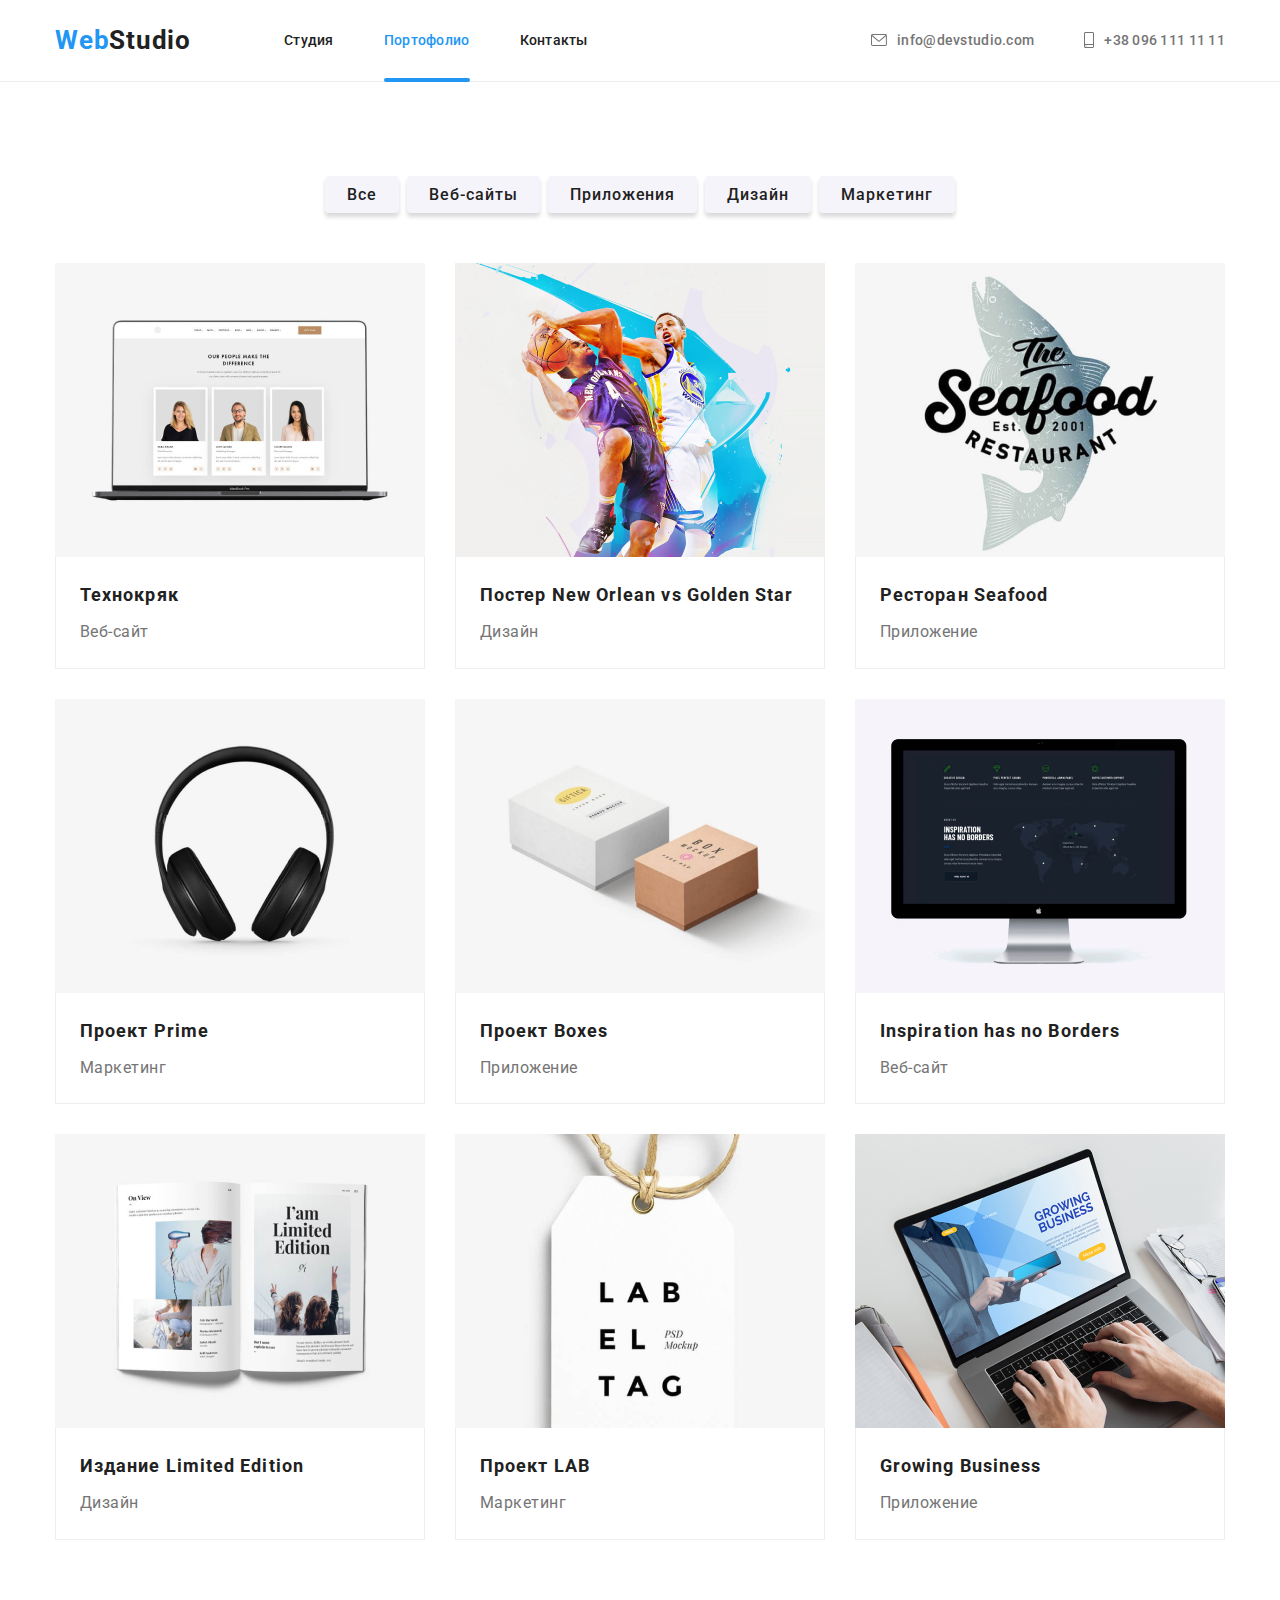
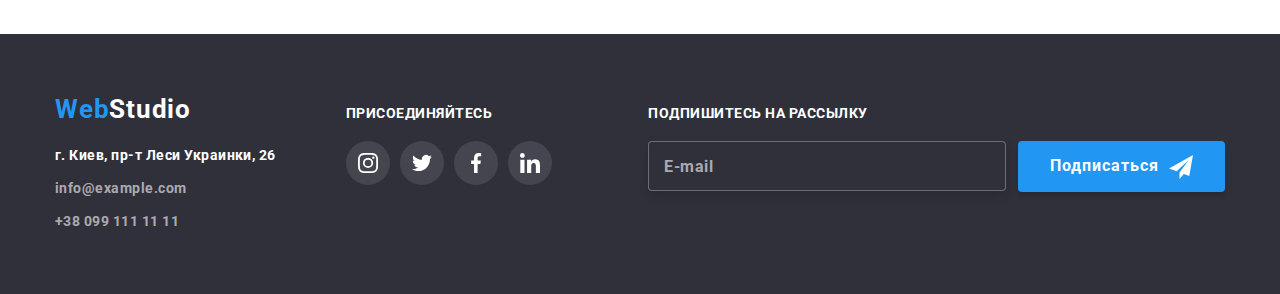
==== portfolio.html @ f10117a3 "sass" ====
<!DOCTYPE html>
<html lang="ru">
  <head>
    <meta charset="UTF-8" />
    <meta name="viewport" content="width=device-width, initial-scale=1.0" />
    <title>Портфолио</title>
    <link rel="preconnect" href="https://fonts.gstatic.com" />
    <link
      href="https://fonts.googleapis.com/css2?family=Raleway:wght@700&family=Roboto:wght@400;500;700;900&display=swap"
      rel="stylesheet"
    />
    <!-- нормализатор  modern-normalize по умолчанию задан глобальный border-box -->
    <link
      rel="stylesheet"
      href="https://cdnjs.cloudflare.com/ajax/libs/modern-normalize/1.0.0/modern-normalize.min.css"
    />
   <link rel="stylesheet" href="./css/main.min.css" />
  </head>

  <body>
    <!-- шапка -->
    <header class="header">
      <div class="container header__container">
        <nav class="header__navigation">
          <a href="index.html" lang="en" class="logo header__logo"
            ><span class="logo-decor">Web</span>Studio</a
          >
          <ul class="header__nav-list">
            <li class="header__nav-list-item">
              <a class="header__nav-link" href="index.html">Студия</a>
            </li>
            <li class="header__nav-list-item">
              <a class="header__nav-link header__nav-link--current" href="#">Портофолио</a>
            </li>
            <li class="header__nav-list-item">
              <a class="header__nav-link" href="#">Контакты</a>
            </li>
          </ul>
        </nav>
        <ul class="header__contacts">
          <li class="header__contacts-item">
            <a class="header__contact" href="mailto:info@devstudio.com">
              <svg class="header__contact-tel" width="16" height="12">
                <use href="./images/svg/icon-sprite.svg#icon-envelope"></use>
              </svg>
              info@devstudio.com
            </a>
          </li>
          <li class="header__contacts-item">
            <a class="header__contact" href="tel:+380961111111">
              <svg class="header__contact-tel" width="10" height="16">
                <use href="./images/svg/icon-sprite.svg#icon-smartphone"></use>
              </svg>
              +38 096 111 11 11
            </a>
          </li>
        </ul>
      </div>
    </header>

    <main>
      <!-- портфолио -->
      <section class="portfolio">
        <div class="portfolio__container container">
          <div class="visually-hidden">
            <h1>Портфолио WebStudio</h1>
          </div>

          <ul class="portfolio__list-filter">
            <li class="portfolio__list-filter-item">
              <button class="button portfolio__filter-link">Все</button>
            </li>
            <li class="portfolio__list-filter-item">
              <button class="button portfolio__filter-link">Веб-сайты</button>
            </li>
            <li class="portfolio__list-filter-item">
              <button class="button portfolio__filter-link">Приложения</button>
            </li>
            <li class="portfolio__list-filter-item">
              <button class="button portfolio__filter-link">Дизайн</button>
            </li>
            <li class="portfolio__list-filter-item">
              <button class="button portfolio__filter-link">Маркетинг</button>
            </li>
          </ul>

          <ul class="portfolio__progect-list">
            <li class="portfolio__progect">
              <a href="#">
                <div class="portfolio__thumb">
                  <img
                    class="portfolio__img"
                    src="./images/portfolio/technocryk.jpg"
                    alt="ноутбук"
                    width="370"
                  />
                  <div class="portfolio__overflay-card">
                    <p class="portfolio__overflay-card-text">
                      Технокряк это современная площадка распространения
                      коронавируса. Компании используют эту платформу для
                      цифрового шпионажа и атак на защищённые сервера
                      конкурентов.
                    </p>
                  </div>
                </div>
                <div class="portfolio__name-progect">
                  <h2 class="portfolio__title">Технокряк</h2>
                  <p class="portfolio__title-subtext">Веб-сайт</p>
                </div>
              </a>
            </li>
            <li class="portfolio__progect">
              <a href="#"
                ><div class="portfolio__thumb">
                  <img
                    class="portfolio__img"
                    src="./images/portfolio/poster_n.o_vs_g.s.jpg"
                    alt="игроки"
                    width="370"
                  />
                  <div class="portfolio__overflay-card">
                    <p class="portfolio__overflay-card-text">
                      Технокряк это современная площадка распространения
                      коронавируса. Компании используют эту платформу для
                      цифрового шпионажа и атак на защищённые сервера
                      конкурентов.
                    </p>
                  </div>
                </div>
                <div class="portfolio__name-progect">
                  <h2 class="portfolio__title">
                    Постер New Orlean vs Golden Star
                  </h2>
                  <p class="portfolio__title-subtext">Дизайн</p>
                </div>
              </a>
            </li>
            <li class="portfolio__progect">
              <a href="#"
                ><div class="portfolio__thumb">
                  <img
                    class="portfolio__img"
                    src="./images/portfolio/seafood.jpg"
                    alt="лого ресторана"
                    width="370"
                  />
                  <div class="portfolio__overflay-card">
                    <p class="portfolio__overflay-card-text">
                      Технокряк это современная площадка распространения
                      коронавируса. Компании используют эту платформу для
                      цифрового шпионажа и атак на защищённые сервера
                      конкурентов.
                    </p>
                  </div>
                </div>
                <div class="portfolio__name-progect">
                  <h2 class="portfolio__title">Ресторан Seafood</h2>
                  <p class="portfolio__title-subtext">Приложение</p>
                </div>
              </a>
            </li>
            <li class="portfolio__progect">
              <a href="#"
                ><div class="portfolio__thumb">
                  <img
                    class="portfolio__img"
                    src="./images/portfolio/project_prime.jpg"
                    alt="наушники"
                    width="370"
                  />
                  <div class="portfolio__overflay-card">
                    <p class="portfolio__overflay-card-text">
                      Технокряк это современная площадка распространения
                      коронавируса. Компании используют эту платформу для
                      цифрового шпионажа и атак на защищённые сервера
                      конкурентов.
                    </p>
                  </div>
                </div>
                <div class="portfolio__name-progect">
                  <h2 class="portfolio__title">Проект Prime</h2>
                  <p class="portfolio__title-subtext">Маркетинг</p>
                </div>
              </a>
            </li>
            <li class="portfolio__progect">
              <a href="#"
                ><div class="portfolio__thumb">
                  <img
                    class="portfolio__img"
                    src="./images/portfolio/project_boxer.jpg"
                    alt="коробки"
                    width="370"
                  />
                  <div class="portfolio__overflay-card">
                    <p class="portfolio__overflay-card-text">
                      Технокряк это современная площадка распространения
                      коронавируса. Компании используют эту платформу для
                      цифрового шпионажа и атак на защищённые сервера
                      конкурентов.
                    </p>
                  </div>
                </div>
                <div class="portfolio__name-progect">
                  <h2 class="portfolio__title">Проект Boxes</h2>
                  <p class="portfolio__title-subtext">Приложение</p>
                </div>
              </a>
            </li>
            <li class="portfolio__progect">
              <a href="#"
                ><div class="portfolio__thumb">
                  <img
                    class="portfolio__img"
                    src="./images/portfolio/inspiration_has_no_borders.jpg"
                    alt="монитор"
                    width="370"
                  />
                  <div class="portfolio__overflay-card">
                    <p class="portfolio__overflay-card-text">
                      Технокряк это современная площадка распространения
                      коронавируса. Компании используют эту платформу для
                      цифрового шпионажа и атак на защищённые сервера
                      конкурентов.
                    </p>
                  </div>
                </div>
                <div class="portfolio__name-progect">
                  <h2 class="portfolio__title">Inspiration has no Borders</h2>
                  <p class="portfolio__title-subtext">Веб-сайт</p>
                </div>
              </a>
            </li>

            <li class="portfolio__progect">
              <a href="#"
                ><div class="portfolio__thumb">
                  <img
                    class="portfolio__img"
                    src="./images/portfolio/edition_limited_edition.jpg"
                    alt="книга"
                    width="370"
                  />
                  <div class="portfolio__overflay-card">
                    <p class="portfolio__overflay-card-text">
                      Технокряк это современная площадка распространения
                      коронавируса. Компании используют эту платформу для
                      цифрового шпионажа и атак на защищённые сервера
                      конкурентов.
                    </p>
                  </div>
                </div>
                <div class="portfolio__name-progect">
                  <h2 class="portfolio__title">Издание Limited Edition</h2>
                  <p class="portfolio__title-subtext">Дизайн</p>
                </div>
              </a>
            </li>

            <li class="portfolio__progect">
              <a href="#">
                <div class="portfolio__thumb">
                  <img
                    class="portfolio__img"
                    src="./images/portfolio/project_lab.jpg"
                    alt="бирка"
                    width="370"
                  />
                  <div class="portfolio__overflay-card">
                    <p class="portfolio__overflay-card-text">
                      Технокряк это современная площадка распространения
                      коронавируса. Компании используют эту платформу для
                      цифрового шпионажа и атак на защищённые сервера
                      конкурентов.
                    </p>
                  </div>
                </div>
                <div class="portfolio__name-progect">
                  <h2 class="portfolio__title">Проект LAB</h2>
                  <p class="portfolio__title-subtext">Маркетинг</p>
                </div>
              </a>
            </li>

            <li class="portfolio__progect">
              <a href="#">
                <div class="portfolio__thumb">
                  <img
                    class="portfolio__img"
                    src="./images/portfolio/growing_business.jpg"
                    alt="нотбук"
                    width="370"
                  />
                  <div class="portfolio__overflay-card">
                    <p class="portfolio__overflay-card-text">
                      Технокряк это современная площадка распространения
                      коронавируса. Компании используют эту платформу для
                      цифрового шпионажа и атак на защищённые сервера
                      конкурентов.
                    </p>
                  </div>
                </div>
                <div class="portfolio__name-progect">
                  <h2 class="portfolio__title">Growing Business</h2>
                  <p class="portfolio__title-subtext">Приложение</p>
                </div>
              </a>
            </li>
          </ul>
          
        </div>
      </section>
    </main>
    <!-- подвал -->
    <footer class="footer">
      <div class="footer__container container">

        <div class="footer__address">
          <a href="#" lang="en" class="logo footer__logo "
          ><span class="logo-decor">Web</span>Studio</a>
          <address>
            <p class="footer__text-address">г. Киев, пр-т Леси Украинки, 26</p>
            <ul class="footer__contacts">
              <li class="footer__item">
                <a class="footer__contact" href="mailto:info@example.com"
                  >info@example.com</a
                >
              </li>
              <li class="footer__item">
                <a class="footer__contact" href="tel:+380991111111"
                  >+38 099 111 11 11</a
                >
              </li>
            </ul>
          </address>
        </div>

        <div class="footer__social-links">
          <p class="footer__subscribe">присоединяйтесь</p>
          <ul class="footer__links">
            <li class="footer__links-item">
              <a class="icon-link footer__icon-social-link" href="#">
                <svg class="icon-link__image footer__icon-social" width="20" height="20">
                  <use href="./images/svg/icon-sprite.svg#icon-instagram"></use>
                </svg>
              </a>
            </li>
            <li class="footer__links-item">
              <a class="icon-link footer__icon-social-link" href="#">
                <svg class="icon-link__image footer__icon-social" width="20" height="20">
                  <use href="./images/svg/icon-sprite.svg#icon-twitter"></use>
                </svg>
              </a>
            </li>
            <li class="footer__links-item">
              <a class="icon-link footer__icon-social-link" href="#">
                <svg class="icon-link__image footer__icon-social" width="20" height="20">
                  <use href="./images/svg/icon-sprite.svg#icon-facebook"></use>
                </svg>
              </a>
            </li>
            <li class="footer__links-item">
              <a class="icon-link footer__icon-social-link" href="#">
                <svg class="icon-link__image footer__icon-social" width="20" height="20">
                  <use href="./images/svg/icon-sprite.svg#icon-linkedin"></use>
                </svg>
              </a>
            </li>
          </ul>
        </div>

        <div class="footer__subscribe-newsletter">
          <p class="footer__subscribe">Подпишитесь на рассылку</p>

          <form class="footer__form" autocomplete="off">

            <label class="footer__form-field">
              <input type="email" class="footer__form-input" name="email" placeholder=" " />
              <span class="footer__form-label">E-mail</span>
            </label>
            
            <button type="submit" class="button footer__subscribe-btn">Подписаться
              <svg  class="footer__telegram-icon" width="24" height="24">
                <use href="./images/svg/icon-sprite.svg#icon-telegram"></use>
              </svg>
            </button>
          </form>

        </div>

      </div>
    </footer>
  </body>
</html>
---- css/main.min.css ----
body{font-family:"roboto",sans-serif;font-weight:700;font-style:normal;letter-spacing:.03em}section{padding:94px 0}address{font-style:normal}button{font-family:inherit;border-radius:4px;letter-spacing:0.06em;cursor:pointer;border:none}button,button:active,button:focus{outline:none}*{text-decoration:none;margin:0;padding:0;border:none}h2,h3{font-weight:700;color:#212121;letter-spacing:0.06em}a{text-decoration:none}p{color:#757575}ul,ol{list-style-type:none}img{display:block;width:100%}textarea{resize:none}.container{max-width:1200px;margin-left:auto;margin-right:auto;padding-left:15px;padding-right:15px}.visually-hidden{position:absolute;width:1px;height:1px;margin:-1px;border:0;padding:0;white-space:nowrap;-webkit-clip-path:inset(100%);clip-path:inset(100%);clip:rect(0 0 0 0);overflow:hidden}.icon-link{display:-webkit-box;display:-ms-flexbox;display:flex;-webkit-box-align:center;-ms-flex-align:center;align-items:center;-webkit-box-pack:center;-ms-flex-pack:center;justify-content:center;width:44px;height:44px;border-radius:50%;-webkit-transition:background-color 250ms cubic-bezier(0.4, 0, 0.2, 1);transition:background-color 250ms cubic-bezier(0.4, 0, 0.2, 1)}.icon-link:hover{background-color:#2196f3;cursor:pointer}.icon-link__image{fill:#afb1b8;-webkit-transition:fill 250ms cubic-bezier(0.4, 0, 0.2, 1);transition:fill 250ms cubic-bezier(0.4, 0, 0.2, 1)}.icon-link:hover .icon-link__image{fill:#fff}.logo{font-family:"roboto",sans-serif;font-weight:700;font-style:normal;letter-spacing:.03em;font-size:26px;display:inline-block}.logo-decor{color:#2196f3}.button{font-weight:700;font-size:16px;line-height:1.9;background-color:#2196f3;color:#fff;padding:10px 32px;-webkit-box-shadow:0px 4px 4px rgba(0,0,0,0.15);box-shadow:0px 4px 4px rgba(0,0,0,0.15);border-radius:4px}.button:hover{-webkit-box-shadow:0px 0px 2px #ced0f5;box-shadow:0px 0px 2px #ced0f5}.header{border-bottom:1px solid #ececec}.header__nav-link,.header__contact{display:block;padding:32px 0;color:#212121;-webkit-transition:color 250ms cubic-bezier(0.4, 0, 0.2, 1);transition:color 250ms cubic-bezier(0.4, 0, 0.2, 1)}.header__contacts-item:hover,.header__nav-link:hover,.header__contact:hover{color:#2196f3;fill:#2196f3}.header__contacts,.header__nav-list,.header__navigation,.header__container{display:-webkit-box;display:-ms-flexbox;display:flex}.header__navigation,.header__container{-webkit-box-align:center;-ms-flex-align:center;align-items:center}.header__container{-webkit-box-pack:justify;-ms-flex-pack:justify;justify-content:space-between}.header__contacts,.header__nav-list{font-weight:500;font-size:14px;line-height:1.2;letter-spacing:0.02em}.header__contacts :not(:last-child),.header__nav-list :not(:last-child){margin-right:50px}.header__nav-link{color:#212121}.header__nav-link--current{color:#2196f3}.header__nav-link--current::after{content:"";width:100%;height:4px;background-color:#2196f3;position:absolute;left:0;bottom:-1px;border-radius:2px}.header__contact{color:#757575;display:-webkit-box;display:-ms-flexbox;display:flex;-webkit-box-align:center;-ms-flex-align:center;align-items:center}.header__nav-list-item{position:relative}.header__contact-tel{margin-right:10px;fill:currentColor}.header__logo{line-height:1.2;color:#212121;margin-right:93px}.main-section{text-align:center;background-blend-mode:multiply;background-image:url(../images/studio/bg-img.jpg);background-color:rgba(47,48,58,0.4);background-repeat:no-repeat;background-size:cover;background-position:center;height:600px;max-width:1600px;margin:0 auto;padding:200px 0}.main-section__title-main{color:#fff;font-weight:900;font-size:44px;line-height:1.4;text-transform:uppercase;margin-bottom:30px}.features{padding-bottom:0}.features__list{display:-webkit-box;display:-ms-flexbox;display:flex}.features__list-item{width:calc((100% - 30px * 3) / 4)}.features__list-item:not(:last-child){margin-right:30px}.features__title{font-size:14px;line-height:1.2;text-transform:uppercase;margin-bottom:10px}.features__text{font-size:14px;line-height:1.7}.features__main-title,.make__title,.team__title{font-size:36px;line-height:1.2}.features__icon-wrapper{display:-webkit-box;display:-ms-flexbox;display:flex;-webkit-box-align:center;-ms-flex-align:center;align-items:center;-webkit-box-pack:center;-ms-flex-pack:center;justify-content:center;background-color:#f5f4fa;height:120px;margin-bottom:30px;border-radius:4px}.features__icon{width:65px;height:70px}.making__container{text-align:center}.making__title{margin-bottom:50px}.making__list{display:-webkit-box;display:-ms-flexbox;display:flex;-ms-flex-wrap:nowrap;flex-wrap:nowrap}.making__list :not(:last-child){margin-right:30px}.making__list-item{display:block;position:relative}.making__title-item{position:absolute;bottom:0;left:0;width:100%;padding:27px 15px;background:rgba(47,48,58,0.8);color:#fff;font-size:14px;line-height:1.14;text-transform:uppercase;text-align:center}.team{background-color:#f5f4fa}.team__container{text-align:center}.team__title{margin-bottom:50px}.team__list{display:-webkit-box;display:-ms-flexbox;display:flex}.team__list-item{-webkit-box-shadow:0px 1px 3px rgba(0,0,0,0.12),0px 1px 1px rgba(0,0,0,0.14),0px 2px 1px rgba(0,0,0,0.2);box-shadow:0px 1px 3px rgba(0,0,0,0.12),0px 1px 1px rgba(0,0,0,0.14),0px 2px 1px rgba(0,0,0,0.2);border-radius:0px 0px 4px 4px;background-color:#fff;max-width:270px}.team__list-item:not(:last-child){margin-right:30px}.team-name{padding:30px 32px 20px}.team__title-name{font-weight:500;font-size:16px;line-height:1.2;margin-bottom:10px}.team__text{font-size:16px;line-height:1.2;margin-bottom:16px}.team__icon-social-list{display:-webkit-box;display:-ms-flexbox;display:flex;-webkit-box-pack:justify;-ms-flex-pack:justify;justify-content:space-between}.clients__container{text-align:center}.clients__title{margin-bottom:50px;font-weight:700;font-size:36px;line-height:1.16;letter-spacing:0.03em}.clients__list-links{display:-webkit-box;display:-ms-flexbox;display:flex;-webkit-box-pack:justify;-ms-flex-pack:justify;justify-content:space-between}.clients__icon-link{display:-webkit-box;display:-ms-flexbox;display:flex;-webkit-box-align:center;-ms-flex-align:center;align-items:center;-webkit-box-pack:center;-ms-flex-pack:center;justify-content:center;width:170px;height:90px;border-radius:4px;fill:#afb1b8;border:1px solid #afb1b8;-webkit-transition:fill 250ms cubic-bezier(0.4, 0, 0.2, 1);transition:fill 250ms cubic-bezier(0.4, 0, 0.2, 1)}.clients__icon-link:hover{fill:#2196f3;border:1px solid #2196f3}.clients__icon-brend{width:45px;height:50px}.portfolio__list-filter{display:-webkit-box;display:-ms-flexbox;display:flex;-webkit-box-pack:center;-ms-flex-pack:center;justify-content:center;margin-bottom:50px}.portfolio__list-filter-item:not(:last-child){margin-right:8px}.portfolio__filter-link{font-weight:500;padding:6px 22px;line-height:1.6;background-color:#f5f4fa;color:#212121;-webkit-transition:background-color 250ms cubic-bezier(0.4, 0, 0.2, 1);transition:background-color 250ms cubic-bezier(0.4, 0, 0.2, 1)}.portfolio__filter-link:focus,.portfolio__filter-link:hover{color:#fff;background-color:#2196f3;-webkit-box-shadow:0px 3px 1px rgba(0,0,0,0.1),0px 1px 2px rgba(0,0,0,0.08),0px 2px 2px rgba(0,0,0,0.12);box-shadow:0px 3px 1px rgba(0,0,0,0.1),0px 1px 2px rgba(0,0,0,0.08),0px 2px 2px rgba(0,0,0,0.12)}.portfolio__progect-list{display:-webkit-box;display:-ms-flexbox;display:flex;-ms-flex-wrap:wrap;flex-wrap:wrap}.portfolio__progect{width:calc((100% - 60px) / 3);margin-right:30px;margin-bottom:30px;background-color:#fff;-webkit-transition:0.5s;transition:0.5s}.portfolio__progect:hover{-webkit-box-shadow:0px 1px 1px rgba(0,0,0,0.12),0px 4px 4px rgba(0,0,0,0.06),1px 4px 6px rgba(0,0,0,0.16);box-shadow:0px 1px 1px rgba(0,0,0,0.12),0px 4px 4px rgba(0,0,0,0.06),1px 4px 6px rgba(0,0,0,0.16)}.portfolio__progect:nth-child(3n+3){margin-right:0}.portfolio__progect:nth-last-child(-n+3){margin-bottom:0}.portfolio__overflay-card{position:absolute;bottom:-100%;left:0;display:-webkit-box;display:-ms-flexbox;display:flex;-webkit-box-align:center;-ms-flex-align:center;align-items:center;-webkit-box-pack:center;-ms-flex-pack:center;justify-content:center;padding:24px;height:100%;width:100%;background-color:rgba(33,150,243,0.9);-webkit-transform:translateY(0);transform:translateY(0);-webkit-transition:-webkit-transform 250ms cubic-bezier(0.4, 0, 0.2, 1);transition:-webkit-transform 250ms cubic-bezier(0.4, 0, 0.2, 1);transition:transform 250ms cubic-bezier(0.4, 0, 0.2, 1);transition:transform 250ms cubic-bezier(0.4, 0, 0.2, 1), -webkit-transform 250ms cubic-bezier(0.4, 0, 0.2, 1)}.portfolio__progect:hover .portfolio__overflay-card{-webkit-transform:translateY(-100%);transform:translateY(-100%)}.portfolio__overflay-card-text{font-weight:400;font-size:18px;line-height:1.55;color:#fff}.portfolio__title{font-weight:700;font-size:18px;line-height:2;margin-bottom:4px}.portfolio__title-subtext{font-weight:400;font-size:16px;line-height:1.9}.portfolio__name-progect{padding:20px 24px;border-right:1px solid #eee;border-bottom:1px solid #eee;border-left:1px solid #eee}.portfolio__thumb{position:relative;overflow:hidden}.footer{background-color:#2f303a;padding:60px 0}.footer__container{display:-webkit-box;display:-ms-flexbox;display:flex;-webkit-box-align:baseline;-ms-flex-align:baseline;align-items:baseline}.footer__logo{line-height:1.19;margin-bottom:20px;color:#fff}.footer__address{margin-right:70px}.footer__text-address{font-size:14px;line-height:1.7;color:#fff}.footer__contact{font-size:14px;line-height:1.7;color:rgba(255,255,255,0.6)}.footer__contacts{margin-top:9px}.footer__item:not(:last-child){margin-bottom:9px}.footer__social-links{margin-right:93px}.footer__subscribe{margin-bottom:20px;font-weight:700;font-size:14px;line-height:1.14;text-transform:uppercase;color:#fff}.footer__links{width:206px;display:-webkit-box;display:-ms-flexbox;display:flex}.footer__icon-social{fill:#fff}.footer__links-item:not(:last-child){margin-right:10px}.footer__icon-social-link{background:rgba(255,255,255,0.1)}.footer__subscribe-newsletter{margin:0 0 0 auto}.footer__form-input{width:358px;height:50px;padding:15px 16px;border:1px solid rgba(255,255,255,0.3);-webkit-filter:drop-shadow(0px 4px 4px rgba(0,0,0,0.15));filter:drop-shadow(0px 4px 4px rgba(0,0,0,0.15));border-radius:4px;background-color:#2f303a}.footer__form{display:-webkit-box;display:-ms-flexbox;display:flex}.footer__form-field{position:relative}.footer__form-label{position:absolute;top:50%;left:16px;-webkit-transform:translateY(-50%);transform:translateY(-50%);font-size:16px;line-height:20px;letter-spacing:0.03em;color:rgba(255,255,255,0.6)}.footer__form-field:focus-within>.footer__form-label,.footer__form-input:not(:placeholder-shown)+.footer__form-label{opacity:0}.footer__form-input{margin-right:12px;color:rgba(255,255,255,0.6)}.footer__subscribe-btn{display:-webkit-box;display:-ms-flexbox;display:flex;-webkit-box-align:center;-ms-flex-align:center;align-items:center;-webkit-box-pack:center;-ms-flex-pack:center;justify-content:center}.footer__subscribe-btn:hover{-webkit-box-shadow:0px 0px 2px #ced0f5;box-shadow:0px 0px 2px #ced0f5}.footer__telegram-icon{margin-left:10px}.backdrop{position:fixed;top:0;left:0;width:100%;height:100%;background:rgba(0,0,0,0.5);opacity:1;-webkit-transition:opasity 250ms cubic-bezier(0.4, 0, 0.2, 1);transition:opasity 250ms cubic-bezier(0.4, 0, 0.2, 1)}.backdrop__hidden{opacity:0;pointer-events:none}.modal{position:absolute;top:50%;left:50%;-webkit-transform:translate(-50%, -50%) scale(1);transform:translate(-50%, -50%) scale(1);width:528px;min-height:581px;padding:40px 41px;background:#fff;border-radius:4px;-webkit-box-shadow:0px 1px 3px rgba(0,0,0,0.12),0px 1px 1px rgba(0,0,0,0.14),0px 2px 1px rgba(0,0,0,0.2);box-shadow:0px 1px 3px rgba(0,0,0,0.12),0px 1px 1px rgba(0,0,0,0.14),0px 2px 1px rgba(0,0,0,0.2);-webkit-transition:-webkit-transform 250ms cubic-bezier(0.4, 0, 0.2, 1);transition:-webkit-transform 250ms cubic-bezier(0.4, 0, 0.2, 1);transition:transform 250ms cubic-bezier(0.4, 0, 0.2, 1);transition:transform 250ms cubic-bezier(0.4, 0, 0.2, 1), -webkit-transform 250ms cubic-bezier(0.4, 0, 0.2, 1)}.modal__close{position:absolute;display:-webkit-box;display:-ms-flexbox;display:flex;-webkit-box-align:center;-ms-flex-align:center;align-items:center;-webkit-box-pack:center;-ms-flex-pack:center;justify-content:center;top:8px;right:8px;width:32px;height:32px;border-radius:50%;border:1px solid rgba(0,0,0,0.1);background-color:#fff;cursor:pointer}.modal__close-icon{-webkit-transition:fill 250ms cubic-bezier(0.4, 0, 0.2, 1);transition:fill 250ms cubic-bezier(0.4, 0, 0.2, 1)}.modal__close-icon:hover{fill:#2196f3}.modal__form-field{position:relative;display:block}.modal__data-request{margin-bottom:30px;font-weight:700;font-size:20px;line-height:1.15;text-align:center;letter-spacing:0.03em;color:#212121}.modal__form-input{margin-bottom:28px;padding:5px 5px 5px 43px;height:40px;width:100%;border:1px solid rgba(33,33,33,0.2);border-radius:4px;-webkit-transition:border 250ms cubic-bezier(0.4, 0, 0.2, 1);transition:border 250ms cubic-bezier(0.4, 0, 0.2, 1)}.modal__form-input:focus{outline:none;border:1px solid #2196f3}.modal__form-icon{position:absolute;left:15px;top:11px}.modal__form-input:focus-within ~ .modal__form-icon{fill:#2196f3}.modal__form-label{position:absolute;top:-18px;left:0;font-size:12px;line-height:1.16;letter-spacing:0.01em;color:#757575}.modal__form-label--placeholder{font-size:12px;line-height:1.16;letter-spacing:0.01em;top:12px;left:16px;color:rgba(117,117,117,0.5)}.modal__form-field:focus-within>.modal__form-label--placeholder,.modal__form-comment:not(:placeholder-shown)+.modal__form-label--placeholder{opacity:0}.modal__form-comment{padding:12px 16px;height:120px;width:100%;margin-bottom:20px;border:1px solid rgba(33,33,33,0.2);border-radius:4px;-webkit-transition:border 250ms cubic-bezier(0.4, 0, 0.2, 1);transition:border 250ms cubic-bezier(0.4, 0, 0.2, 1)}.modal__form-checkbox{display:-webkit-box;display:-ms-flexbox;display:flex;-webkit-box-pack:center;-ms-flex-pack:center;justify-content:center}.modal__checkbox{-webkit-appearance:none;-moz-appearance:none;appearance:none}.modal__checkbox:focus{outline:none}.modal__text-checkbox{display:-webkit-box;display:-ms-flexbox;display:flex;-webkit-box-align:center;-ms-flex-align:center;align-items:center;font-size:14px;line-height:1.7;letter-spacing:0.03em}.modal__text-checkbox--link{color:#2196f3;border-bottom:1px solid #2196f3;line-height:1}.modal__text-checkbox::before{content:"";display:inline-block;width:16px;height:15px;margin-right:7px;border:1px solid #212121;border-radius:4px;background-image:url(../images/svg/check.svg);background-color:#fff;-webkit-transition:background-color 250ms cubic-bezier(0.4, 0, 0.2, 1);transition:background-color 250ms cubic-bezier(0.4, 0, 0.2, 1)}.modal__checkbox:checked ~ .modal__text-checkbox::before{background-color:#2196f3;border:none}.modal__btn{display:block;margin:30px auto 0}
/*# sourceMappingURL=main.min.css.map */
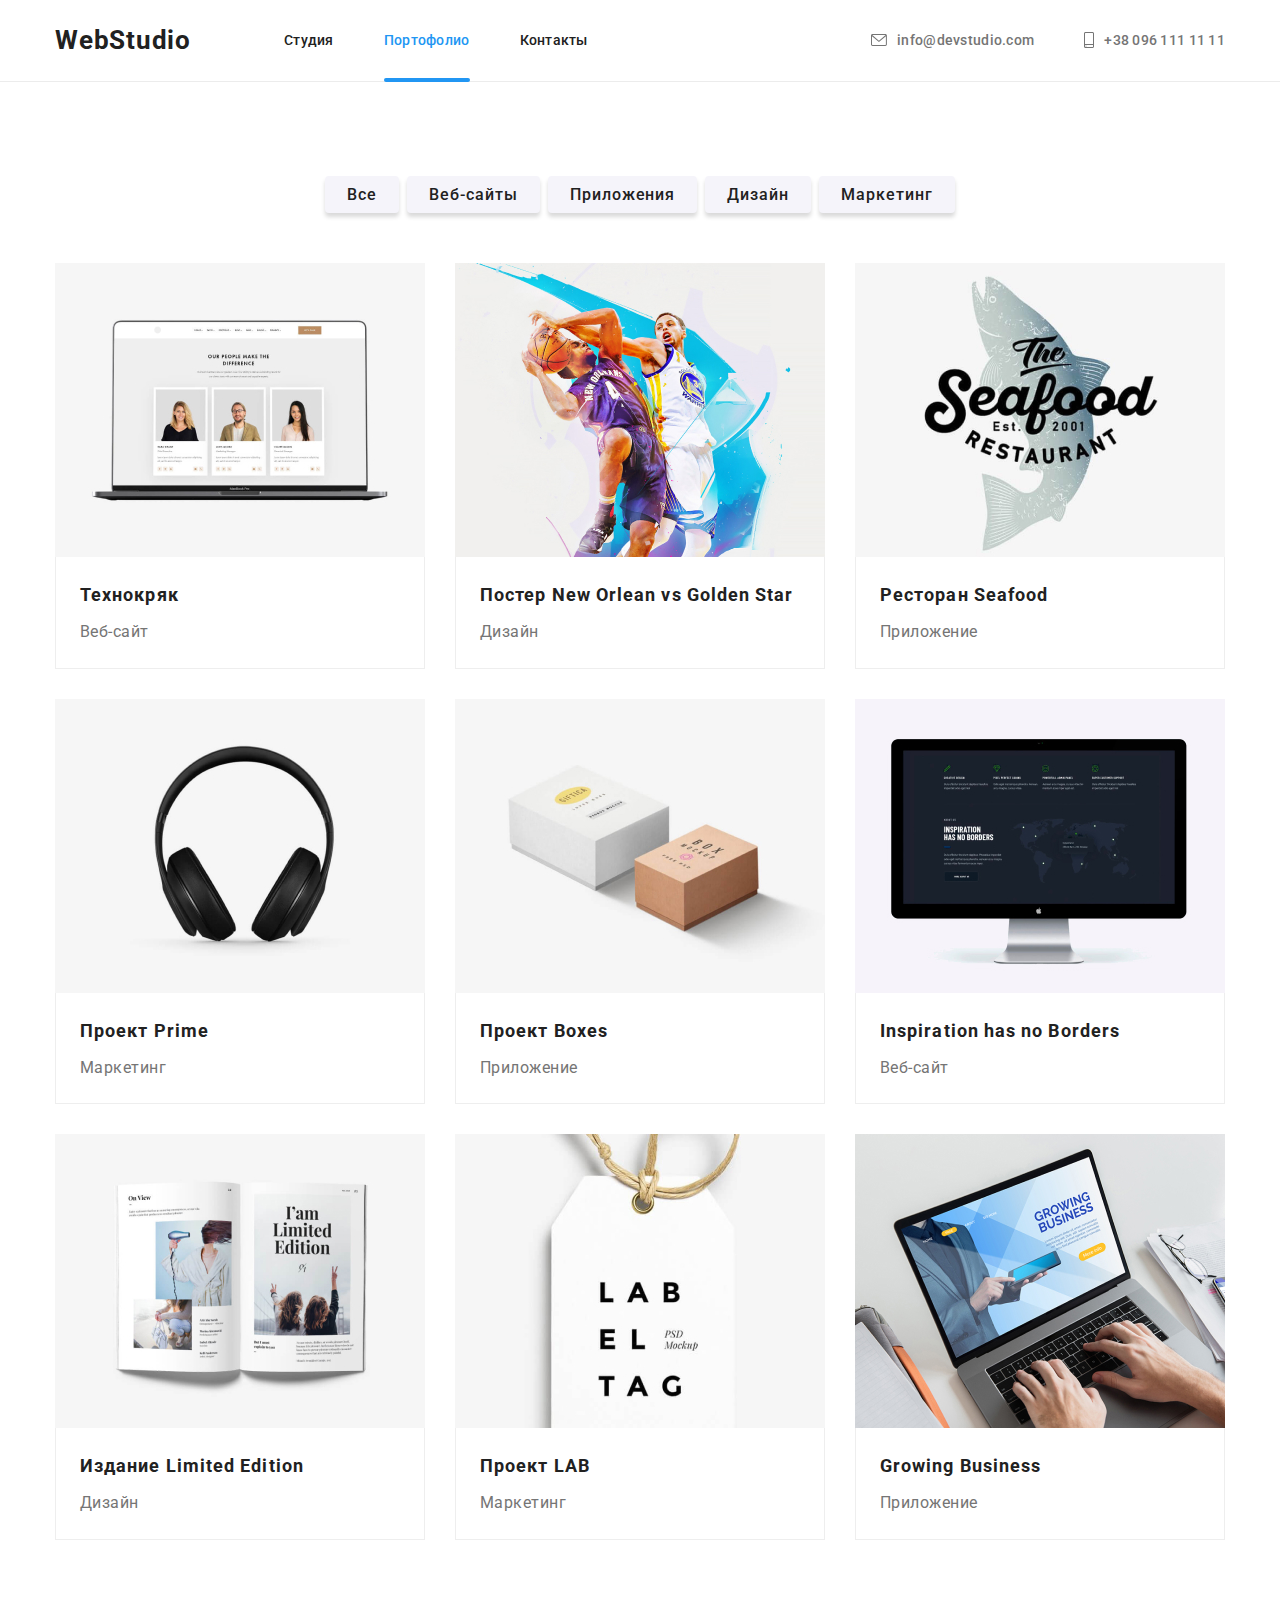
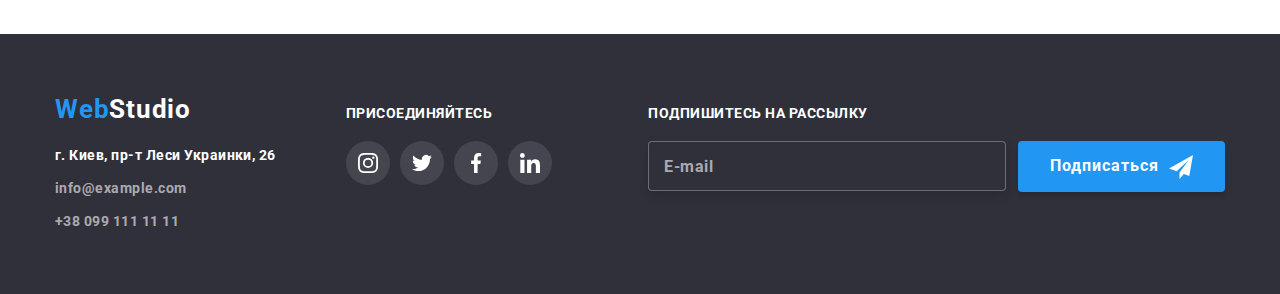
==== commit 4911c719: "+" ====
--- a/portfolio.html
+++ b/portfolio.html
@@ -23,7 +23,7 @@
       <div class="container header__container">
         <nav class="header__navigation">
           <a href="index.html" lang="en" class="logo header__logo"
-            ><span class="logo-decor">Web</span>Studio</a
+            ><span class="logo__decor">Web</span>Studio</a
           >
           <ul class="header__nav-list">
             <li class="header__nav-list-item">
--- a/css/main.min.css
+++ b/css/main.min.css
@@ -1,2 +1,2 @@
-body{font-family:"roboto",sans-serif;font-weight:700;font-style:normal;letter-spacing:.03em}section{padding:94px 0}address{font-style:normal}button{font-family:inherit;border-radius:4px;letter-spacing:0.06em;cursor:pointer;border:none}button,button:active,button:focus{outline:none}*{text-decoration:none;margin:0;padding:0;border:none}h2,h3{font-weight:700;color:#212121;letter-spacing:0.06em}a{text-decoration:none}p{color:#757575}ul,ol{list-style-type:none}img{display:block;width:100%}textarea{resize:none}.container{max-width:1200px;margin-left:auto;margin-right:auto;padding-left:15px;padding-right:15px}.visually-hidden{position:absolute;width:1px;height:1px;margin:-1px;border:0;padding:0;white-space:nowrap;-webkit-clip-path:inset(100%);clip-path:inset(100%);clip:rect(0 0 0 0);overflow:hidden}.icon-link{display:-webkit-box;display:-ms-flexbox;display:flex;-webkit-box-align:center;-ms-flex-align:center;align-items:center;-webkit-box-pack:center;-ms-flex-pack:center;justify-content:center;width:44px;height:44px;border-radius:50%;-webkit-transition:background-color 250ms cubic-bezier(0.4, 0, 0.2, 1);transition:background-color 250ms cubic-bezier(0.4, 0, 0.2, 1)}.icon-link:hover{background-color:#2196f3;cursor:pointer}.icon-link__image{fill:#afb1b8;-webkit-transition:fill 250ms cubic-bezier(0.4, 0, 0.2, 1);transition:fill 250ms cubic-bezier(0.4, 0, 0.2, 1)}.icon-link:hover .icon-link__image{fill:#fff}.logo{font-family:"roboto",sans-serif;font-weight:700;font-style:normal;letter-spacing:.03em;font-size:26px;display:inline-block}.logo-decor{color:#2196f3}.button{font-weight:700;font-size:16px;line-height:1.9;background-color:#2196f3;color:#fff;padding:10px 32px;-webkit-box-shadow:0px 4px 4px rgba(0,0,0,0.15);box-shadow:0px 4px 4px rgba(0,0,0,0.15);border-radius:4px}.button:hover{-webkit-box-shadow:0px 0px 2px #ced0f5;box-shadow:0px 0px 2px #ced0f5}.header{border-bottom:1px solid #ececec}.header__nav-link,.header__contact{display:block;padding:32px 0;color:#212121;-webkit-transition:color 250ms cubic-bezier(0.4, 0, 0.2, 1);transition:color 250ms cubic-bezier(0.4, 0, 0.2, 1)}.header__contacts-item:hover,.header__nav-link:hover,.header__contact:hover{color:#2196f3;fill:#2196f3}.header__contacts,.header__nav-list,.header__navigation,.header__container{display:-webkit-box;display:-ms-flexbox;display:flex}.header__navigation,.header__container{-webkit-box-align:center;-ms-flex-align:center;align-items:center}.header__container{-webkit-box-pack:justify;-ms-flex-pack:justify;justify-content:space-between}.header__contacts,.header__nav-list{font-weight:500;font-size:14px;line-height:1.2;letter-spacing:0.02em}.header__contacts :not(:last-child),.header__nav-list :not(:last-child){margin-right:50px}.header__nav-link{color:#212121}.header__nav-link--current{color:#2196f3}.header__nav-link--current::after{content:"";width:100%;height:4px;background-color:#2196f3;position:absolute;left:0;bottom:-1px;border-radius:2px}.header__contact{color:#757575;display:-webkit-box;display:-ms-flexbox;display:flex;-webkit-box-align:center;-ms-flex-align:center;align-items:center}.header__nav-list-item{position:relative}.header__contact-tel{margin-right:10px;fill:currentColor}.header__logo{line-height:1.2;color:#212121;margin-right:93px}.main-section{text-align:center;background-blend-mode:multiply;background-image:url(../images/studio/bg-img.jpg);background-color:rgba(47,48,58,0.4);background-repeat:no-repeat;background-size:cover;background-position:center;height:600px;max-width:1600px;margin:0 auto;padding:200px 0}.main-section__title-main{color:#fff;font-weight:900;font-size:44px;line-height:1.4;text-transform:uppercase;margin-bottom:30px}.features{padding-bottom:0}.features__list{display:-webkit-box;display:-ms-flexbox;display:flex}.features__list-item{width:calc((100% - 30px * 3) / 4)}.features__list-item:not(:last-child){margin-right:30px}.features__title{font-size:14px;line-height:1.2;text-transform:uppercase;margin-bottom:10px}.features__text{font-size:14px;line-height:1.7}.features__main-title,.make__title,.team__title{font-size:36px;line-height:1.2}.features__icon-wrapper{display:-webkit-box;display:-ms-flexbox;display:flex;-webkit-box-align:center;-ms-flex-align:center;align-items:center;-webkit-box-pack:center;-ms-flex-pack:center;justify-content:center;background-color:#f5f4fa;height:120px;margin-bottom:30px;border-radius:4px}.features__icon{width:65px;height:70px}.making__container{text-align:center}.making__title{margin-bottom:50px}.making__list{display:-webkit-box;display:-ms-flexbox;display:flex;-ms-flex-wrap:nowrap;flex-wrap:nowrap}.making__list :not(:last-child){margin-right:30px}.making__list-item{display:block;position:relative}.making__title-item{position:absolute;bottom:0;left:0;width:100%;padding:27px 15px;background:rgba(47,48,58,0.8);color:#fff;font-size:14px;line-height:1.14;text-transform:uppercase;text-align:center}.team{background-color:#f5f4fa}.team__container{text-align:center}.team__title{margin-bottom:50px}.team__list{display:-webkit-box;display:-ms-flexbox;display:flex}.team__list-item{-webkit-box-shadow:0px 1px 3px rgba(0,0,0,0.12),0px 1px 1px rgba(0,0,0,0.14),0px 2px 1px rgba(0,0,0,0.2);box-shadow:0px 1px 3px rgba(0,0,0,0.12),0px 1px 1px rgba(0,0,0,0.14),0px 2px 1px rgba(0,0,0,0.2);border-radius:0px 0px 4px 4px;background-color:#fff;max-width:270px}.team__list-item:not(:last-child){margin-right:30px}.team-name{padding:30px 32px 20px}.team__title-name{font-weight:500;font-size:16px;line-height:1.2;margin-bottom:10px}.team__text{font-size:16px;line-height:1.2;margin-bottom:16px}.team__icon-social-list{display:-webkit-box;display:-ms-flexbox;display:flex;-webkit-box-pack:justify;-ms-flex-pack:justify;justify-content:space-between}.clients__container{text-align:center}.clients__title{margin-bottom:50px;font-weight:700;font-size:36px;line-height:1.16;letter-spacing:0.03em}.clients__list-links{display:-webkit-box;display:-ms-flexbox;display:flex;-webkit-box-pack:justify;-ms-flex-pack:justify;justify-content:space-between}.clients__icon-link{display:-webkit-box;display:-ms-flexbox;display:flex;-webkit-box-align:center;-ms-flex-align:center;align-items:center;-webkit-box-pack:center;-ms-flex-pack:center;justify-content:center;width:170px;height:90px;border-radius:4px;fill:#afb1b8;border:1px solid #afb1b8;-webkit-transition:fill 250ms cubic-bezier(0.4, 0, 0.2, 1);transition:fill 250ms cubic-bezier(0.4, 0, 0.2, 1)}.clients__icon-link:hover{fill:#2196f3;border:1px solid #2196f3}.clients__icon-brend{width:45px;height:50px}.portfolio__list-filter{display:-webkit-box;display:-ms-flexbox;display:flex;-webkit-box-pack:center;-ms-flex-pack:center;justify-content:center;margin-bottom:50px}.portfolio__list-filter-item:not(:last-child){margin-right:8px}.portfolio__filter-link{font-weight:500;padding:6px 22px;line-height:1.6;background-color:#f5f4fa;color:#212121;-webkit-transition:background-color 250ms cubic-bezier(0.4, 0, 0.2, 1);transition:background-color 250ms cubic-bezier(0.4, 0, 0.2, 1)}.portfolio__filter-link:focus,.portfolio__filter-link:hover{color:#fff;background-color:#2196f3;-webkit-box-shadow:0px 3px 1px rgba(0,0,0,0.1),0px 1px 2px rgba(0,0,0,0.08),0px 2px 2px rgba(0,0,0,0.12);box-shadow:0px 3px 1px rgba(0,0,0,0.1),0px 1px 2px rgba(0,0,0,0.08),0px 2px 2px rgba(0,0,0,0.12)}.portfolio__progect-list{display:-webkit-box;display:-ms-flexbox;display:flex;-ms-flex-wrap:wrap;flex-wrap:wrap}.portfolio__progect{width:calc((100% - 60px) / 3);margin-right:30px;margin-bottom:30px;background-color:#fff;-webkit-transition:0.5s;transition:0.5s}.portfolio__progect:hover{-webkit-box-shadow:0px 1px 1px rgba(0,0,0,0.12),0px 4px 4px rgba(0,0,0,0.06),1px 4px 6px rgba(0,0,0,0.16);box-shadow:0px 1px 1px rgba(0,0,0,0.12),0px 4px 4px rgba(0,0,0,0.06),1px 4px 6px rgba(0,0,0,0.16)}.portfolio__progect:nth-child(3n+3){margin-right:0}.portfolio__progect:nth-last-child(-n+3){margin-bottom:0}.portfolio__overflay-card{position:absolute;bottom:-100%;left:0;display:-webkit-box;display:-ms-flexbox;display:flex;-webkit-box-align:center;-ms-flex-align:center;align-items:center;-webkit-box-pack:center;-ms-flex-pack:center;justify-content:center;padding:24px;height:100%;width:100%;background-color:rgba(33,150,243,0.9);-webkit-transform:translateY(0);transform:translateY(0);-webkit-transition:-webkit-transform 250ms cubic-bezier(0.4, 0, 0.2, 1);transition:-webkit-transform 250ms cubic-bezier(0.4, 0, 0.2, 1);transition:transform 250ms cubic-bezier(0.4, 0, 0.2, 1);transition:transform 250ms cubic-bezier(0.4, 0, 0.2, 1), -webkit-transform 250ms cubic-bezier(0.4, 0, 0.2, 1)}.portfolio__progect:hover .portfolio__overflay-card{-webkit-transform:translateY(-100%);transform:translateY(-100%)}.portfolio__overflay-card-text{font-weight:400;font-size:18px;line-height:1.55;color:#fff}.portfolio__title{font-weight:700;font-size:18px;line-height:2;margin-bottom:4px}.portfolio__title-subtext{font-weight:400;font-size:16px;line-height:1.9}.portfolio__name-progect{padding:20px 24px;border-right:1px solid #eee;border-bottom:1px solid #eee;border-left:1px solid #eee}.portfolio__thumb{position:relative;overflow:hidden}.footer{background-color:#2f303a;padding:60px 0}.footer__container{display:-webkit-box;display:-ms-flexbox;display:flex;-webkit-box-align:baseline;-ms-flex-align:baseline;align-items:baseline}.footer__logo{line-height:1.19;margin-bottom:20px;color:#fff}.footer__address{margin-right:70px}.footer__text-address{font-size:14px;line-height:1.7;color:#fff}.footer__contact{font-size:14px;line-height:1.7;color:rgba(255,255,255,0.6)}.footer__contacts{margin-top:9px}.footer__item:not(:last-child){margin-bottom:9px}.footer__social-links{margin-right:93px}.footer__subscribe{margin-bottom:20px;font-weight:700;font-size:14px;line-height:1.14;text-transform:uppercase;color:#fff}.footer__links{width:206px;display:-webkit-box;display:-ms-flexbox;display:flex}.footer__icon-social{fill:#fff}.footer__links-item:not(:last-child){margin-right:10px}.footer__icon-social-link{background:rgba(255,255,255,0.1)}.footer__subscribe-newsletter{margin:0 0 0 auto}.footer__form-input{width:358px;height:50px;padding:15px 16px;border:1px solid rgba(255,255,255,0.3);-webkit-filter:drop-shadow(0px 4px 4px rgba(0,0,0,0.15));filter:drop-shadow(0px 4px 4px rgba(0,0,0,0.15));border-radius:4px;background-color:#2f303a}.footer__form{display:-webkit-box;display:-ms-flexbox;display:flex}.footer__form-field{position:relative}.footer__form-label{position:absolute;top:50%;left:16px;-webkit-transform:translateY(-50%);transform:translateY(-50%);font-size:16px;line-height:20px;letter-spacing:0.03em;color:rgba(255,255,255,0.6)}.footer__form-field:focus-within>.footer__form-label,.footer__form-input:not(:placeholder-shown)+.footer__form-label{opacity:0}.footer__form-input{margin-right:12px;color:rgba(255,255,255,0.6)}.footer__subscribe-btn{display:-webkit-box;display:-ms-flexbox;display:flex;-webkit-box-align:center;-ms-flex-align:center;align-items:center;-webkit-box-pack:center;-ms-flex-pack:center;justify-content:center}.footer__subscribe-btn:hover{-webkit-box-shadow:0px 0px 2px #ced0f5;box-shadow:0px 0px 2px #ced0f5}.footer__telegram-icon{margin-left:10px}.backdrop{position:fixed;top:0;left:0;width:100%;height:100%;background:rgba(0,0,0,0.5);opacity:1;-webkit-transition:opasity 250ms cubic-bezier(0.4, 0, 0.2, 1);transition:opasity 250ms cubic-bezier(0.4, 0, 0.2, 1)}.backdrop__hidden{opacity:0;pointer-events:none}.modal{position:absolute;top:50%;left:50%;-webkit-transform:translate(-50%, -50%) scale(1);transform:translate(-50%, -50%) scale(1);width:528px;min-height:581px;padding:40px 41px;background:#fff;border-radius:4px;-webkit-box-shadow:0px 1px 3px rgba(0,0,0,0.12),0px 1px 1px rgba(0,0,0,0.14),0px 2px 1px rgba(0,0,0,0.2);box-shadow:0px 1px 3px rgba(0,0,0,0.12),0px 1px 1px rgba(0,0,0,0.14),0px 2px 1px rgba(0,0,0,0.2);-webkit-transition:-webkit-transform 250ms cubic-bezier(0.4, 0, 0.2, 1);transition:-webkit-transform 250ms cubic-bezier(0.4, 0, 0.2, 1);transition:transform 250ms cubic-bezier(0.4, 0, 0.2, 1);transition:transform 250ms cubic-bezier(0.4, 0, 0.2, 1), -webkit-transform 250ms cubic-bezier(0.4, 0, 0.2, 1)}.modal__close{position:absolute;display:-webkit-box;display:-ms-flexbox;display:flex;-webkit-box-align:center;-ms-flex-align:center;align-items:center;-webkit-box-pack:center;-ms-flex-pack:center;justify-content:center;top:8px;right:8px;width:32px;height:32px;border-radius:50%;border:1px solid rgba(0,0,0,0.1);background-color:#fff;cursor:pointer}.modal__close-icon{-webkit-transition:fill 250ms cubic-bezier(0.4, 0, 0.2, 1);transition:fill 250ms cubic-bezier(0.4, 0, 0.2, 1)}.modal__close-icon:hover{fill:#2196f3}.modal__form-field{position:relative;display:block}.modal__data-request{margin-bottom:30px;font-weight:700;font-size:20px;line-height:1.15;text-align:center;letter-spacing:0.03em;color:#212121}.modal__form-input{margin-bottom:28px;padding:5px 5px 5px 43px;height:40px;width:100%;border:1px solid rgba(33,33,33,0.2);border-radius:4px;-webkit-transition:border 250ms cubic-bezier(0.4, 0, 0.2, 1);transition:border 250ms cubic-bezier(0.4, 0, 0.2, 1)}.modal__form-input:focus{outline:none;border:1px solid #2196f3}.modal__form-icon{position:absolute;left:15px;top:11px}.modal__form-input:focus-within ~ .modal__form-icon{fill:#2196f3}.modal__form-label{position:absolute;top:-18px;left:0;font-size:12px;line-height:1.16;letter-spacing:0.01em;color:#757575}.modal__form-label--placeholder{font-size:12px;line-height:1.16;letter-spacing:0.01em;top:12px;left:16px;color:rgba(117,117,117,0.5)}.modal__form-field:focus-within>.modal__form-label--placeholder,.modal__form-comment:not(:placeholder-shown)+.modal__form-label--placeholder{opacity:0}.modal__form-comment{padding:12px 16px;height:120px;width:100%;margin-bottom:20px;border:1px solid rgba(33,33,33,0.2);border-radius:4px;-webkit-transition:border 250ms cubic-bezier(0.4, 0, 0.2, 1);transition:border 250ms cubic-bezier(0.4, 0, 0.2, 1)}.modal__form-checkbox{display:-webkit-box;display:-ms-flexbox;display:flex;-webkit-box-pack:center;-ms-flex-pack:center;justify-content:center}.modal__checkbox{-webkit-appearance:none;-moz-appearance:none;appearance:none}.modal__checkbox:focus{outline:none}.modal__text-checkbox{display:-webkit-box;display:-ms-flexbox;display:flex;-webkit-box-align:center;-ms-flex-align:center;align-items:center;font-size:14px;line-height:1.7;letter-spacing:0.03em}.modal__text-checkbox--link{color:#2196f3;border-bottom:1px solid #2196f3;line-height:1}.modal__text-checkbox::before{content:"";display:inline-block;width:16px;height:15px;margin-right:7px;border:1px solid #212121;border-radius:4px;background-image:url(../images/svg/check.svg);background-color:#fff;-webkit-transition:background-color 250ms cubic-bezier(0.4, 0, 0.2, 1);transition:background-color 250ms cubic-bezier(0.4, 0, 0.2, 1)}.modal__checkbox:checked ~ .modal__text-checkbox::before{background-color:#2196f3;border:none}.modal__btn{display:block;margin:30px auto 0}
+body{font-family:"roboto",sans-serif;font-weight:700;font-style:normal;letter-spacing:.03em}section{padding:94px 0}address{font-style:normal}button{font-family:inherit;border-radius:4px;letter-spacing:0.06em;cursor:pointer;border:none}button,button:active,button:focus{outline:none}*{text-decoration:none;margin:0;padding:0;border:none}h2,h3{font-weight:700;color:#212121;letter-spacing:0.06em}a{text-decoration:none}p{color:#757575}ul,ol{list-style-type:none}img{display:block;width:100%}textarea{resize:none}.container{max-width:1200px;margin-left:auto;margin-right:auto;padding-left:15px;padding-right:15px}.visually-hidden{position:absolute;width:1px;height:1px;margin:-1px;border:0;padding:0;white-space:nowrap;-webkit-clip-path:inset(100%);clip-path:inset(100%);clip:rect(0 0 0 0);overflow:hidden}.icon-link{display:-webkit-box;display:-ms-flexbox;display:flex;-webkit-box-align:center;-ms-flex-align:center;align-items:center;-webkit-box-pack:center;-ms-flex-pack:center;justify-content:center;width:44px;height:44px;border-radius:50%;-webkit-transition:background-color 250ms cubic-bezier(0.4, 0, 0.2, 1);transition:background-color 250ms cubic-bezier(0.4, 0, 0.2, 1)}.icon-link:hover{background-color:#2196f3;cursor:pointer}.icon-link__image{fill:#afb1b8;-webkit-transition:fill 250ms cubic-bezier(0.4, 0, 0.2, 1);transition:fill 250ms cubic-bezier(0.4, 0, 0.2, 1)}.icon-link:hover .icon-link__image{fill:#fff}.logo{font-family:"roboto",sans-serif;font-weight:700;font-style:normal;letter-spacing:.03em;font-size:26px;display:inline-block}.logo-decor{color:#2196f3}.button{font-weight:700;font-size:16px;line-height:1.9;background-color:#2196f3;color:#fff;padding:10px 32px;-webkit-box-shadow:0px 4px 4px rgba(0,0,0,0.15);box-shadow:0px 4px 4px rgba(0,0,0,0.15);border-radius:4px}.button:hover{-webkit-box-shadow:0px 0px 2px #ced0f5;box-shadow:0px 0px 2px #ced0f5}.header{border-bottom:1px solid #ececec}.header__nav-link,.header__contact{display:block;padding:32px 0;color:#212121;-webkit-transition:color 250ms cubic-bezier(0.4, 0, 0.2, 1);transition:color 250ms cubic-bezier(0.4, 0, 0.2, 1)}.header__contacts-item:hover,.header__nav-link:hover,.header__contact:hover{color:#2196f3;fill:#2196f3}.header__contacts,.header__nav-list,.header__navigation,.header__container{display:-webkit-box;display:-ms-flexbox;display:flex}.header__navigation,.header__container{-webkit-box-align:center;-ms-flex-align:center;align-items:center}.header__container{-webkit-box-pack:justify;-ms-flex-pack:justify;justify-content:space-between}.header__contacts,.header__nav-list{font-weight:500;font-size:14px;line-height:1.2;letter-spacing:0.02em}.header__contacts :not(:last-child),.header__nav-list :not(:last-child){margin-right:50px}.header__nav-link{color:#212121}.header__nav-link--current{color:#2196f3}.header__nav-link--current::after{content:"";width:100%;height:4px;background-color:#2196f3;position:absolute;left:0;bottom:-1px;border-radius:2px}.header__contact{color:#757575;display:-webkit-box;display:-ms-flexbox;display:flex;-webkit-box-align:center;-ms-flex-align:center;align-items:center}.header__nav-list-item{position:relative}.header__contact-tel{margin-right:10px;fill:currentColor}.header__logo{line-height:1.2;color:#212121;margin-right:93px}.main-section{text-align:center;background-blend-mode:multiply;background-image:url(../images/studio/bg-img.jpg);background-color:rgba(47,48,58,0.4);background-repeat:no-repeat;background-size:cover;background-position:center;height:600px;max-width:1600px;margin:0 auto;padding:200px 0}.main-section__title-main{color:#fff;font-weight:900;font-size:44px;line-height:1.4;text-transform:uppercase;margin-bottom:30px}.features{padding-bottom:0}.features__list{display:-webkit-box;display:-ms-flexbox;display:flex}.features__list-item{width:calc((100% - 30px * 3) / 4)}.features__list-item:not(:last-child){margin-right:30px}.features__title{font-size:14px;line-height:1.2;text-transform:uppercase;margin-bottom:10px}.features__text{font-size:14px;line-height:1.7}.features__main-title,.make__title,.team__title{font-size:36px;line-height:1.2}.features__icon-wrapper{display:-webkit-box;display:-ms-flexbox;display:flex;-webkit-box-align:center;-ms-flex-align:center;align-items:center;-webkit-box-pack:center;-ms-flex-pack:center;justify-content:center;background-color:#f5f4fa;height:120px;margin-bottom:30px;border-radius:4px}.features__icon{width:65px;height:70px}.making__container{text-align:center}.making__title{margin-bottom:50px}.making__list{display:-webkit-box;display:-ms-flexbox;display:flex;-ms-flex-wrap:nowrap;flex-wrap:nowrap}.making__list :not(:last-child){margin-right:30px}.making__list-item{display:block;position:relative}.making__title-item{position:absolute;bottom:0;left:0;width:100%;padding:27px 15px;background:rgba(47,48,58,0.8);color:#fff;font-size:14px;line-height:1.14;text-transform:uppercase;text-align:center}.team{background-color:#f5f4fa}.team__container{text-align:center}.team__title{margin-bottom:50px}.team__list{display:-webkit-box;display:-ms-flexbox;display:flex}.team__list-item{-webkit-box-shadow:0px 1px 3px rgba(0,0,0,0.12),0px 1px 1px rgba(0,0,0,0.14),0px 2px 1px rgba(0,0,0,0.2);box-shadow:0px 1px 3px rgba(0,0,0,0.12),0px 1px 1px rgba(0,0,0,0.14),0px 2px 1px rgba(0,0,0,0.2);border-radius:0px 0px 4px 4px;background-color:#fff;max-width:270px}.team__list-item:not(:last-child){margin-right:30px}.team-name{padding:30px 32px 20px}.team__title-name{font-weight:500;font-size:16px;line-height:1.2;margin-bottom:10px}.team__text{font-size:16px;line-height:1.2;margin-bottom:16px}.team__icon-social-list{display:-webkit-box;display:-ms-flexbox;display:flex;-webkit-box-pack:justify;-ms-flex-pack:justify;justify-content:space-between}.clients__container{text-align:center}.clients__title{margin-bottom:50px;font-weight:700;font-size:36px;line-height:1.16;letter-spacing:0.03em}.clients__list-links{display:-webkit-box;display:-ms-flexbox;display:flex;-webkit-box-pack:justify;-ms-flex-pack:justify;justify-content:space-between}.clients__icon-link{display:-webkit-box;display:-ms-flexbox;display:flex;-webkit-box-align:center;-ms-flex-align:center;align-items:center;-webkit-box-pack:center;-ms-flex-pack:center;justify-content:center;width:170px;height:90px;border-radius:4px;fill:#afb1b8;border:1px solid #afb1b8;-webkit-transition:fill 250ms cubic-bezier(0.4, 0, 0.2, 1),border 250ms cubic-bezier(0.4, 0, 0.2, 1);transition:fill 250ms cubic-bezier(0.4, 0, 0.2, 1),border 250ms cubic-bezier(0.4, 0, 0.2, 1)}.clients__icon-link:hover{fill:#2196f3;border:1px solid #2196f3}.clients__icon-brend{width:45px;height:50px}.footer{background-color:#2f303a;padding:60px 0}.footer__container{display:-webkit-box;display:-ms-flexbox;display:flex;-webkit-box-align:baseline;-ms-flex-align:baseline;align-items:baseline}.footer__logo{line-height:1.19;margin-bottom:20px;color:#fff}.footer__address{margin-right:70px}.footer__text-address{font-size:14px;line-height:1.7;color:#fff}.footer__contact{font-size:14px;line-height:1.7;color:rgba(255,255,255,0.6)}.footer__contacts{margin-top:9px}.footer__item:not(:last-child){margin-bottom:9px}.footer__social-links{margin-right:93px}.footer__subscribe{margin-bottom:20px;font-weight:700;font-size:14px;line-height:1.14;text-transform:uppercase;color:#fff}.footer__links{width:206px;display:-webkit-box;display:-ms-flexbox;display:flex}.footer__icon-social{fill:#fff}.footer__links-item:not(:last-child){margin-right:10px}.footer__icon-social-link{background:rgba(255,255,255,0.1)}.footer__subscribe-newsletter{margin:0 0 0 auto}.footer__form-input{width:358px;height:50px;padding:15px 16px;border:1px solid rgba(255,255,255,0.3);-webkit-filter:drop-shadow(0px 4px 4px rgba(0,0,0,0.15));filter:drop-shadow(0px 4px 4px rgba(0,0,0,0.15));border-radius:4px;background-color:#2f303a}.footer__form{display:-webkit-box;display:-ms-flexbox;display:flex}.footer__form-field{position:relative}.footer__form-label{position:absolute;top:50%;left:16px;-webkit-transform:translateY(-50%);transform:translateY(-50%);font-size:16px;line-height:20px;letter-spacing:0.03em;color:rgba(255,255,255,0.6)}.footer__form-field:focus-within>.footer__form-label,.footer__form-input:not(:placeholder-shown)+.footer__form-label{opacity:0}.footer__form-input{margin-right:12px;color:rgba(255,255,255,0.6)}.footer__subscribe-btn{display:-webkit-box;display:-ms-flexbox;display:flex;-webkit-box-align:center;-ms-flex-align:center;align-items:center;-webkit-box-pack:center;-ms-flex-pack:center;justify-content:center}.footer__subscribe-btn:hover{-webkit-box-shadow:0px 0px 2px #ced0f5;box-shadow:0px 0px 2px #ced0f5}.footer__telegram-icon{margin-left:10px}.portfolio__list-filter{display:-webkit-box;display:-ms-flexbox;display:flex;-webkit-box-pack:center;-ms-flex-pack:center;justify-content:center;margin-bottom:50px}.portfolio__list-filter-item:not(:last-child){margin-right:8px}.portfolio__filter-link{font-weight:500;padding:6px 22px;line-height:1.6;background-color:#f5f4fa;color:#212121;-webkit-transition:background-color 250ms cubic-bezier(0.4, 0, 0.2, 1),color 250ms cubic-bezier(0.4, 0, 0.2, 1),-webkit-box-shadow 250ms cubic-bezier(0.4, 0, 0.2, 1);transition:background-color 250ms cubic-bezier(0.4, 0, 0.2, 1),color 250ms cubic-bezier(0.4, 0, 0.2, 1),-webkit-box-shadow 250ms cubic-bezier(0.4, 0, 0.2, 1);transition:background-color 250ms cubic-bezier(0.4, 0, 0.2, 1),color 250ms cubic-bezier(0.4, 0, 0.2, 1),box-shadow 250ms cubic-bezier(0.4, 0, 0.2, 1);transition:background-color 250ms cubic-bezier(0.4, 0, 0.2, 1),color 250ms cubic-bezier(0.4, 0, 0.2, 1),box-shadow 250ms cubic-bezier(0.4, 0, 0.2, 1),-webkit-box-shadow 250ms cubic-bezier(0.4, 0, 0.2, 1)}.portfolio__filter-link:focus,.portfolio__filter-link:hover{color:#fff;background-color:#2196f3;-webkit-box-shadow:0px 3px 1px rgba(0,0,0,0.1),0px 1px 2px rgba(0,0,0,0.08),0px 2px 2px rgba(0,0,0,0.12);box-shadow:0px 3px 1px rgba(0,0,0,0.1),0px 1px 2px rgba(0,0,0,0.08),0px 2px 2px rgba(0,0,0,0.12)}.portfolio__progect-list{display:-webkit-box;display:-ms-flexbox;display:flex;-ms-flex-wrap:wrap;flex-wrap:wrap}.portfolio__progect{width:calc((100% - 60px) / 3);margin-right:30px;margin-bottom:30px;background-color:#fff;-webkit-transition:0.5s;transition:0.5s}.portfolio__progect:hover{-webkit-box-shadow:0px 1px 1px rgba(0,0,0,0.12),0px 4px 4px rgba(0,0,0,0.06),1px 4px 6px rgba(0,0,0,0.16);box-shadow:0px 1px 1px rgba(0,0,0,0.12),0px 4px 4px rgba(0,0,0,0.06),1px 4px 6px rgba(0,0,0,0.16)}.portfolio__progect:nth-child(3n+3){margin-right:0}.portfolio__progect:nth-last-child(-n+3){margin-bottom:0}.portfolio__overflay-card{position:absolute;bottom:-100%;left:0;display:-webkit-box;display:-ms-flexbox;display:flex;-webkit-box-align:center;-ms-flex-align:center;align-items:center;-webkit-box-pack:center;-ms-flex-pack:center;justify-content:center;padding:24px;height:100%;width:100%;background-color:rgba(33,150,243,0.9);-webkit-transform:translateY(0);transform:translateY(0);-webkit-transition:-webkit-transform 250ms cubic-bezier(0.4, 0, 0.2, 1);transition:-webkit-transform 250ms cubic-bezier(0.4, 0, 0.2, 1);transition:transform 250ms cubic-bezier(0.4, 0, 0.2, 1);transition:transform 250ms cubic-bezier(0.4, 0, 0.2, 1), -webkit-transform 250ms cubic-bezier(0.4, 0, 0.2, 1)}.portfolio__progect:hover .portfolio__overflay-card{-webkit-transform:translateY(-100%);transform:translateY(-100%)}.portfolio__overflay-card-text{font-weight:400;font-size:18px;line-height:1.55;color:#fff}.portfolio__title{font-weight:700;font-size:18px;line-height:2;margin-bottom:4px}.portfolio__title-subtext{font-weight:400;font-size:16px;line-height:1.9}.portfolio__name-progect{padding:20px 24px;border-right:1px solid #eee;border-bottom:1px solid #eee;border-left:1px solid #eee}.portfolio__thumb{position:relative;overflow:hidden}.backdrop{position:fixed;top:0;left:0;width:100%;height:100%;background:rgba(0,0,0,0.5);opacity:1;-webkit-transition:opasity 250ms cubic-bezier(0.4, 0, 0.2, 1);transition:opasity 250ms cubic-bezier(0.4, 0, 0.2, 1)}.backdrop__hidden{opacity:0;pointer-events:none}.modal{position:absolute;top:50%;left:50%;-webkit-transform:translate(-50%, -50%) scale(1);transform:translate(-50%, -50%) scale(1);width:528px;min-height:581px;padding:40px 41px;background:#fff;border-radius:4px;-webkit-box-shadow:0px 1px 3px rgba(0,0,0,0.12),0px 1px 1px rgba(0,0,0,0.14),0px 2px 1px rgba(0,0,0,0.2);box-shadow:0px 1px 3px rgba(0,0,0,0.12),0px 1px 1px rgba(0,0,0,0.14),0px 2px 1px rgba(0,0,0,0.2);-webkit-transition:-webkit-transform 250ms cubic-bezier(0.4, 0, 0.2, 1);transition:-webkit-transform 250ms cubic-bezier(0.4, 0, 0.2, 1);transition:transform 250ms cubic-bezier(0.4, 0, 0.2, 1);transition:transform 250ms cubic-bezier(0.4, 0, 0.2, 1), -webkit-transform 250ms cubic-bezier(0.4, 0, 0.2, 1)}.modal__close{position:absolute;display:-webkit-box;display:-ms-flexbox;display:flex;-webkit-box-align:center;-ms-flex-align:center;align-items:center;-webkit-box-pack:center;-ms-flex-pack:center;justify-content:center;top:8px;right:8px;width:32px;height:32px;border-radius:50%;border:1px solid rgba(0,0,0,0.1);background-color:#fff;cursor:pointer}.modal__close-icon{-webkit-transition:fill 250ms cubic-bezier(0.4, 0, 0.2, 1);transition:fill 250ms cubic-bezier(0.4, 0, 0.2, 1)}.modal__close-icon:hover{fill:#2196f3}.modal__form-field{position:relative;display:block}.modal__data-request{margin-bottom:30px;font-weight:700;font-size:20px;line-height:1.15;text-align:center;letter-spacing:0.03em;color:#212121}.modal__form-input{margin-bottom:28px;padding:5px 5px 5px 43px;height:40px;width:100%;border:1px solid rgba(33,33,33,0.2);border-radius:4px;-webkit-transition:border 250ms cubic-bezier(0.4, 0, 0.2, 1);transition:border 250ms cubic-bezier(0.4, 0, 0.2, 1)}.modal__form-input:focus{outline:none;border:1px solid #2196f3}.modal__form-icon{position:absolute;left:15px;top:11px}.modal__form-input:focus-within ~ .modal__form-icon{fill:#2196f3}.modal__form-label{position:absolute;top:-18px;left:0;font-size:12px;line-height:1.16;letter-spacing:0.01em;color:#757575}.modal__form-label--placeholder{font-size:12px;line-height:1.16;letter-spacing:0.01em;top:12px;left:16px;color:rgba(117,117,117,0.5)}.modal__form-field:focus-within>.modal__form-label--placeholder,.modal__form-comment:not(:placeholder-shown)+.modal__form-label--placeholder{opacity:0}.modal__form-comment{padding:12px 16px;height:120px;width:100%;margin-bottom:20px;border:1px solid rgba(33,33,33,0.2);border-radius:4px;-webkit-transition:border 250ms cubic-bezier(0.4, 0, 0.2, 1);transition:border 250ms cubic-bezier(0.4, 0, 0.2, 1)}.modal__form-checkbox{display:-webkit-box;display:-ms-flexbox;display:flex;-webkit-box-pack:center;-ms-flex-pack:center;justify-content:center}.modal__checkbox{-webkit-appearance:none;-moz-appearance:none;appearance:none}.modal__checkbox:focus{outline:none}.modal__text-checkbox{display:-webkit-box;display:-ms-flexbox;display:flex;-webkit-box-align:center;-ms-flex-align:center;align-items:center;font-size:14px;line-height:1.7;letter-spacing:0.03em}.modal__text-checkbox--link{color:#2196f3;border-bottom:1px solid #2196f3;line-height:1}.modal__text-checkbox::before{content:"";display:inline-block;width:16px;height:15px;margin-right:7px;border:1px solid #212121;border-radius:4px;background-image:url(../images/svg/check.svg);background-color:#fff;-webkit-transition:background-color 250ms cubic-bezier(0.4, 0, 0.2, 1);transition:background-color 250ms cubic-bezier(0.4, 0, 0.2, 1)}.modal__checkbox:checked ~ .modal__text-checkbox::before{background-color:#2196f3;border:none}.modal__btn{display:block;margin:30px auto 0}
 /*# sourceMappingURL=main.min.css.map */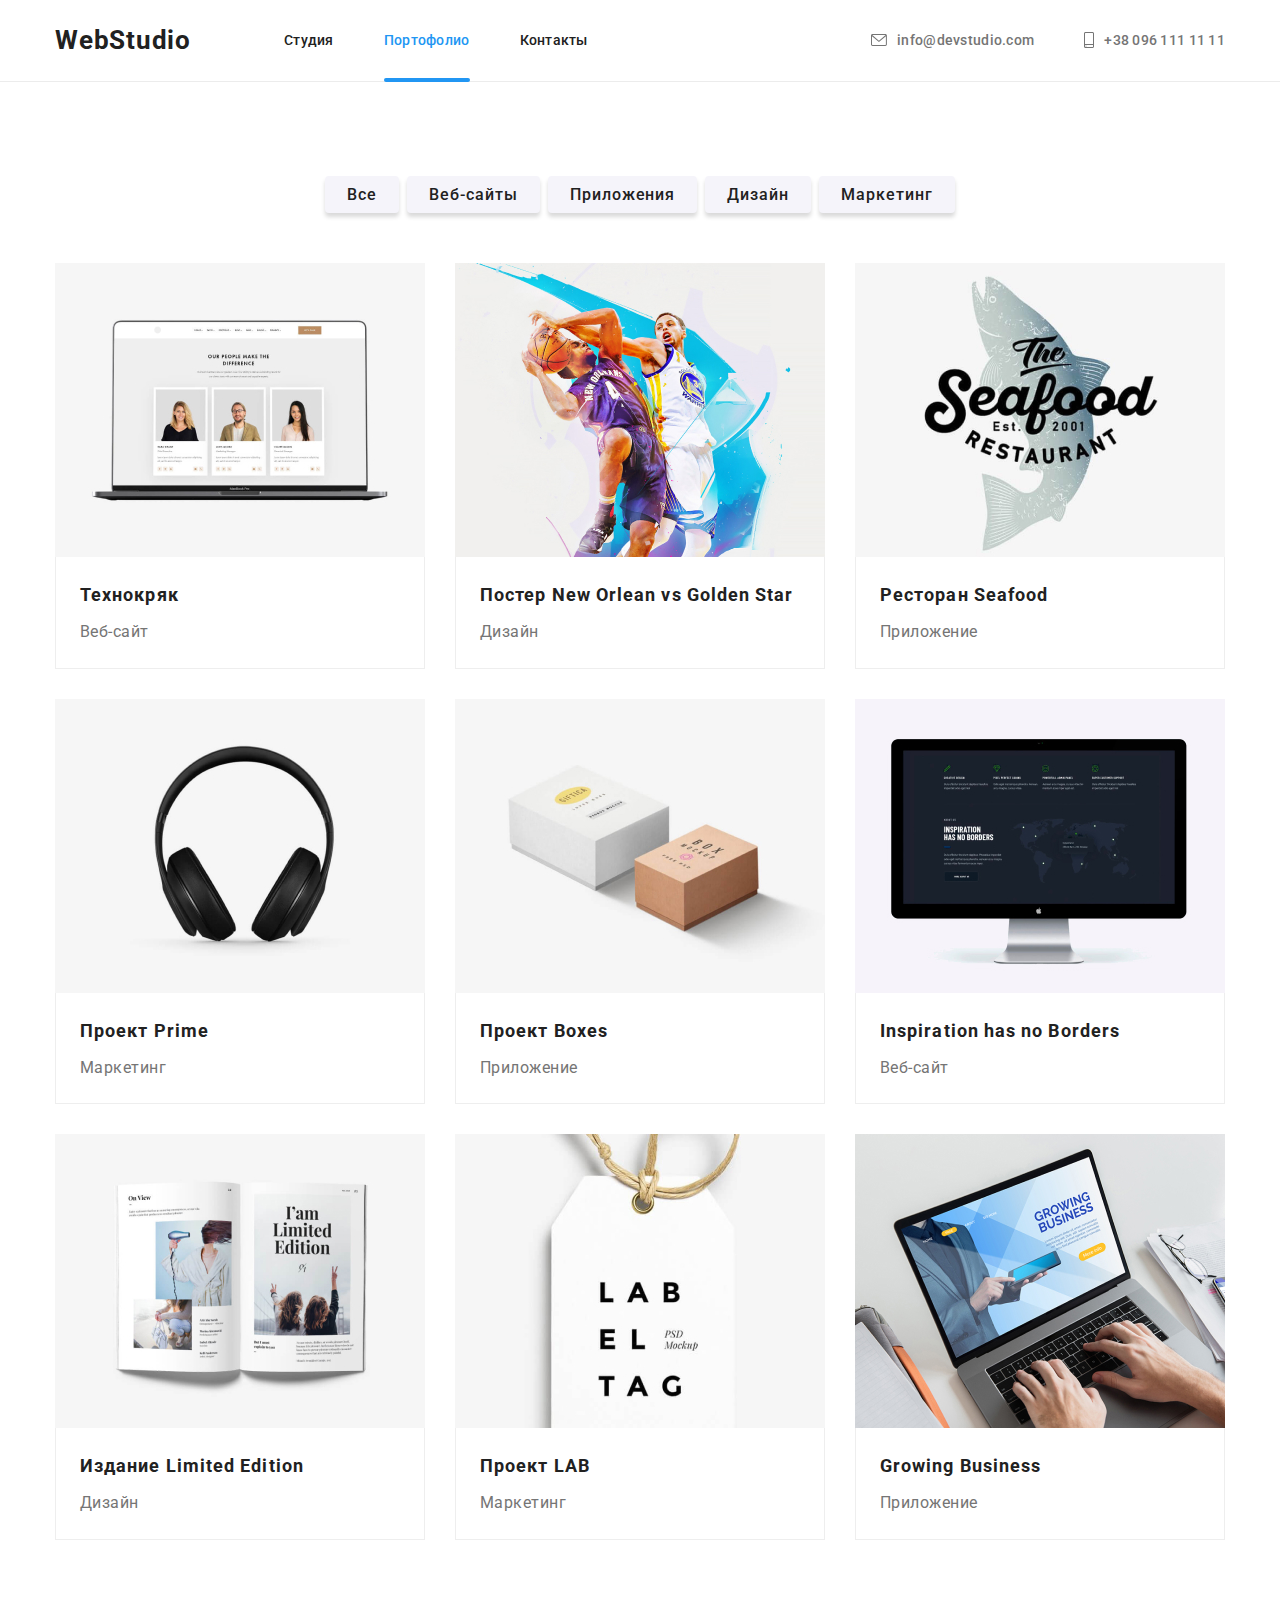
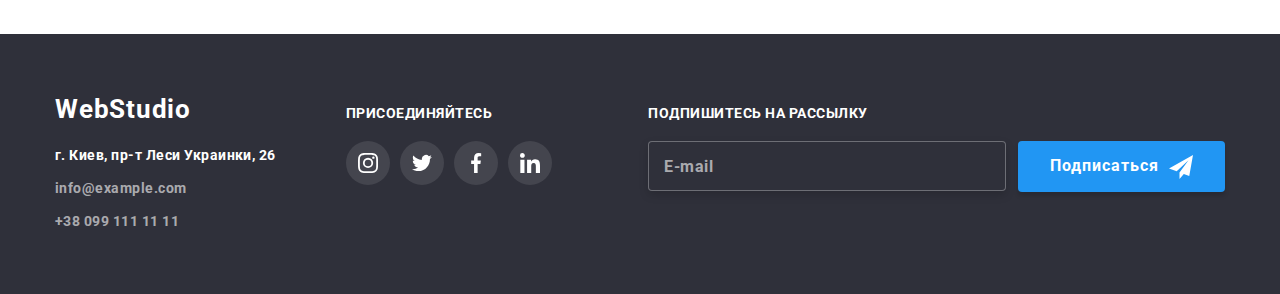
==== commit e9bb03dd: "+" ====
--- a/portfolio.html
+++ b/portfolio.html
@@ -317,7 +317,7 @@
 
         <div class="footer__address">
           <a href="#" lang="en" class="logo footer__logo "
-          ><span class="logo-decor">Web</span>Studio</a>
+          ><span class="logo__decor">Web</span>Studio</a>
           <address>
             <p class="footer__text-address">г. Киев, пр-т Леси Украинки, 26</p>
             <ul class="footer__contacts">
